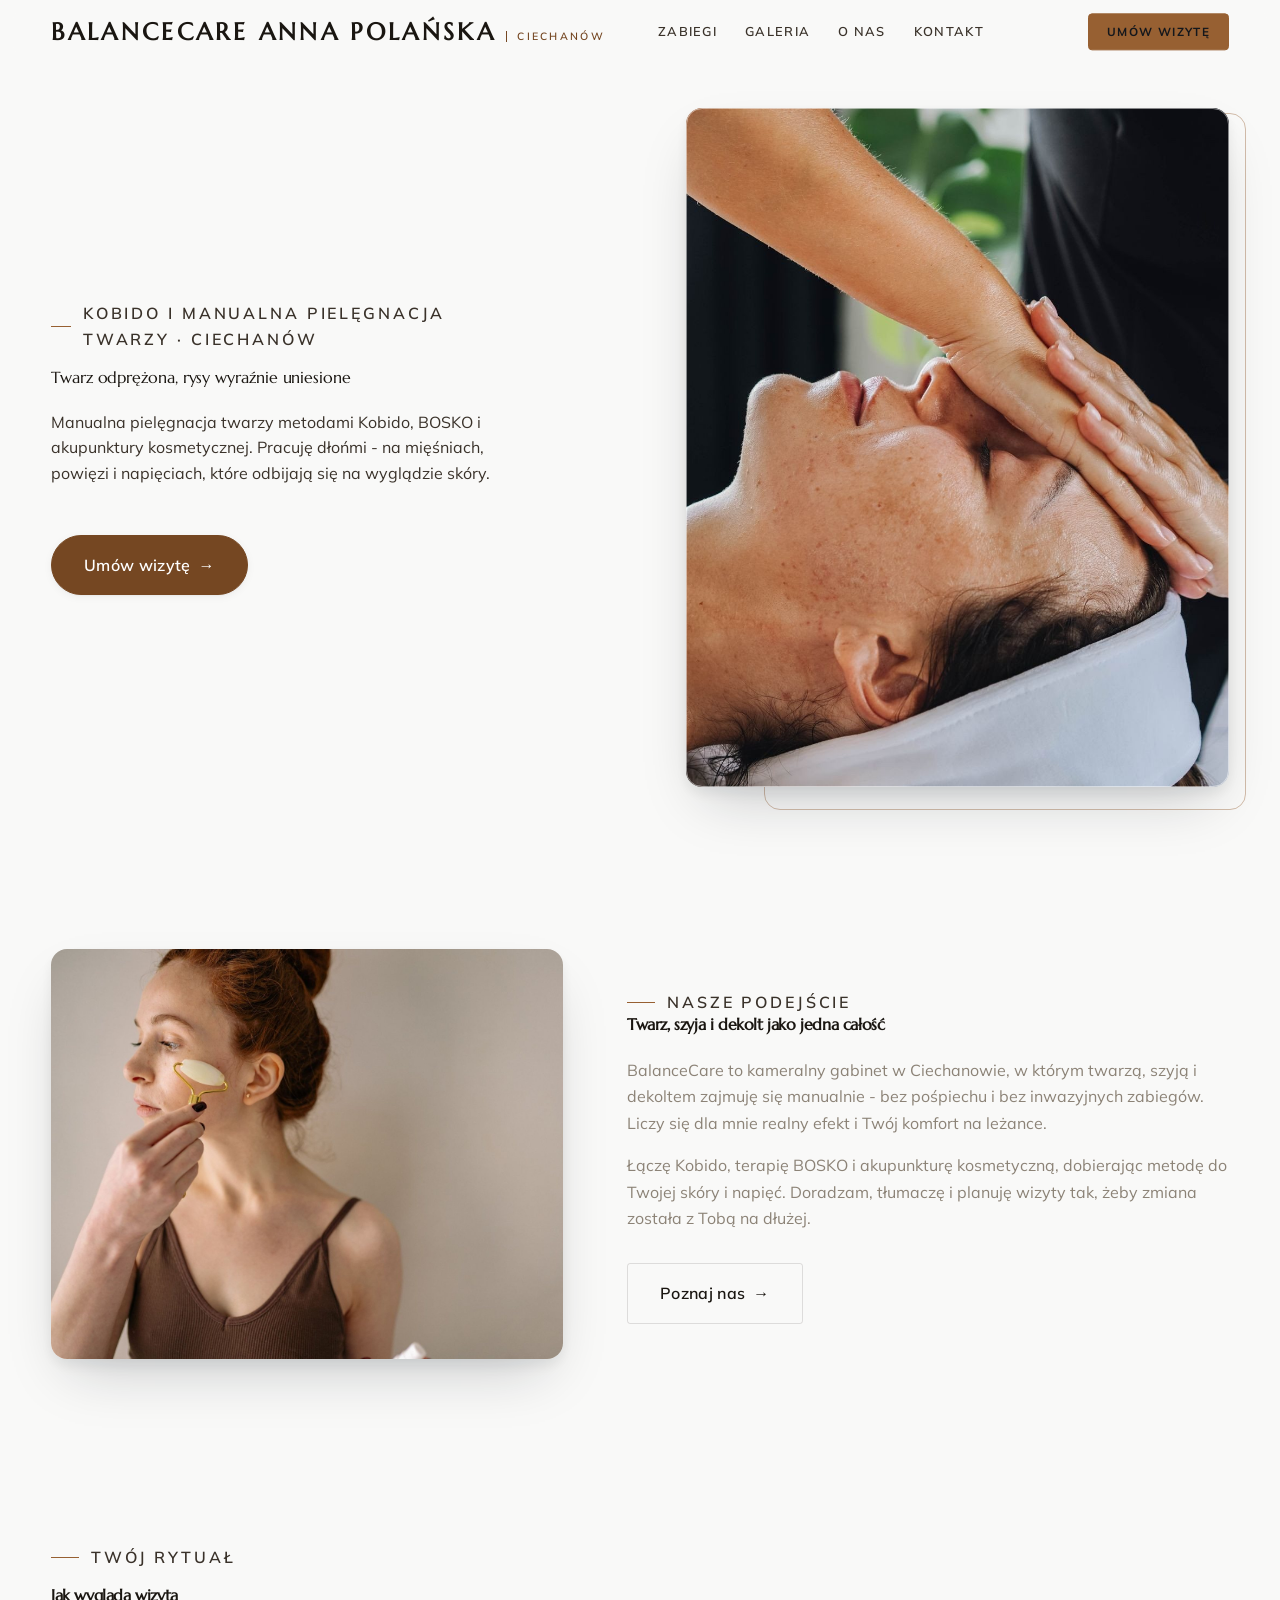
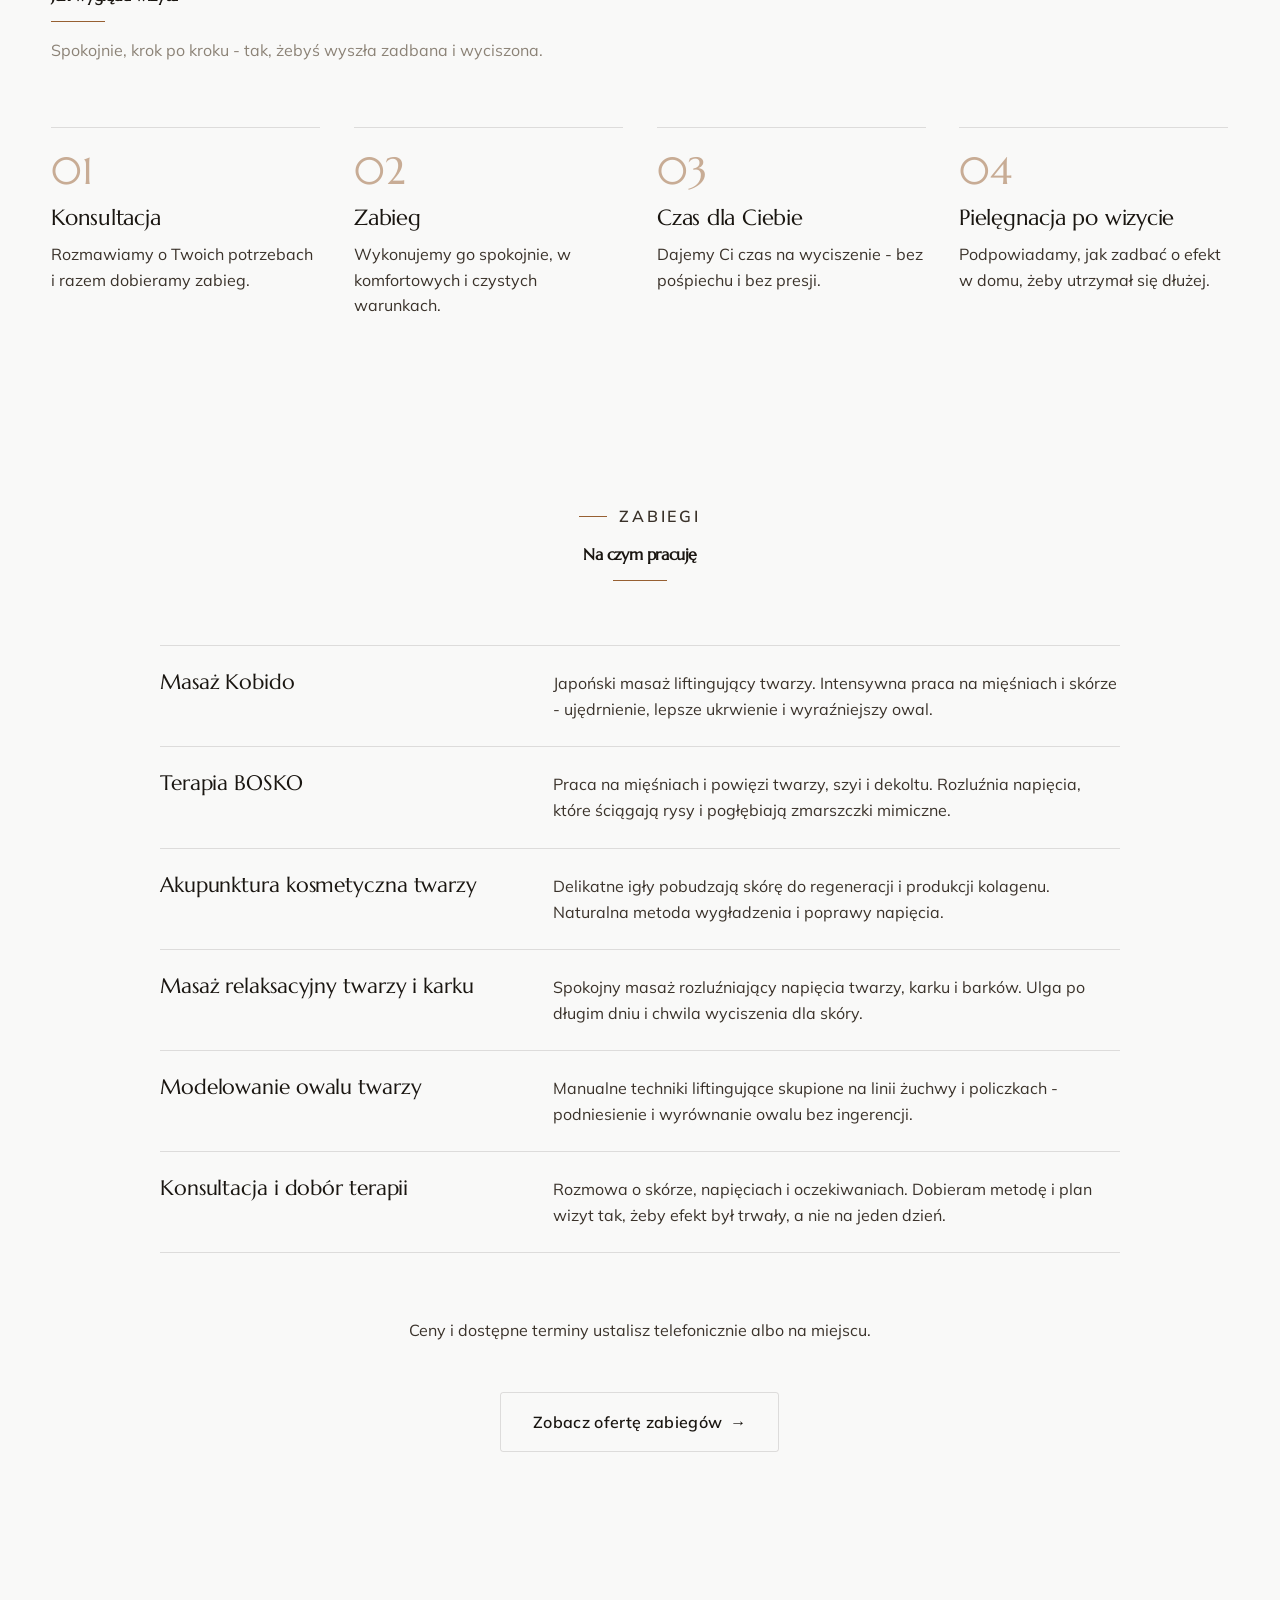
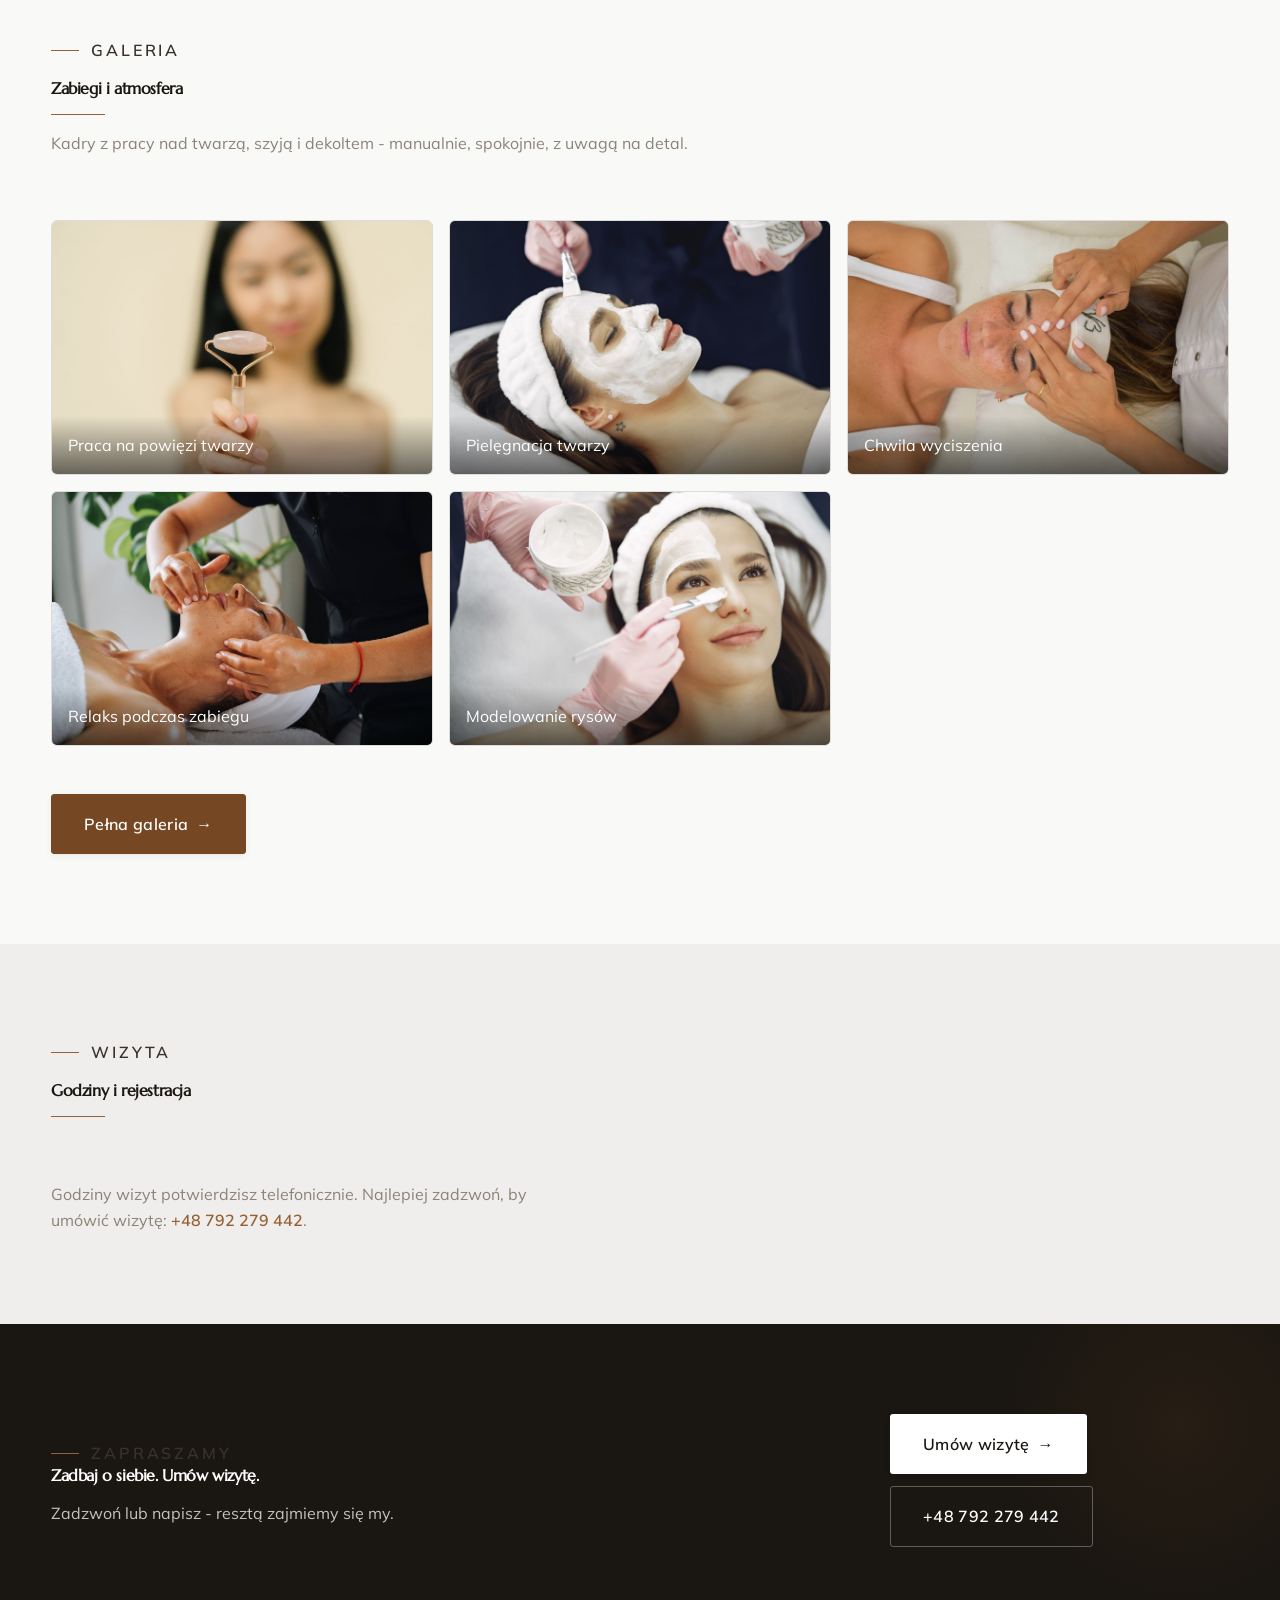
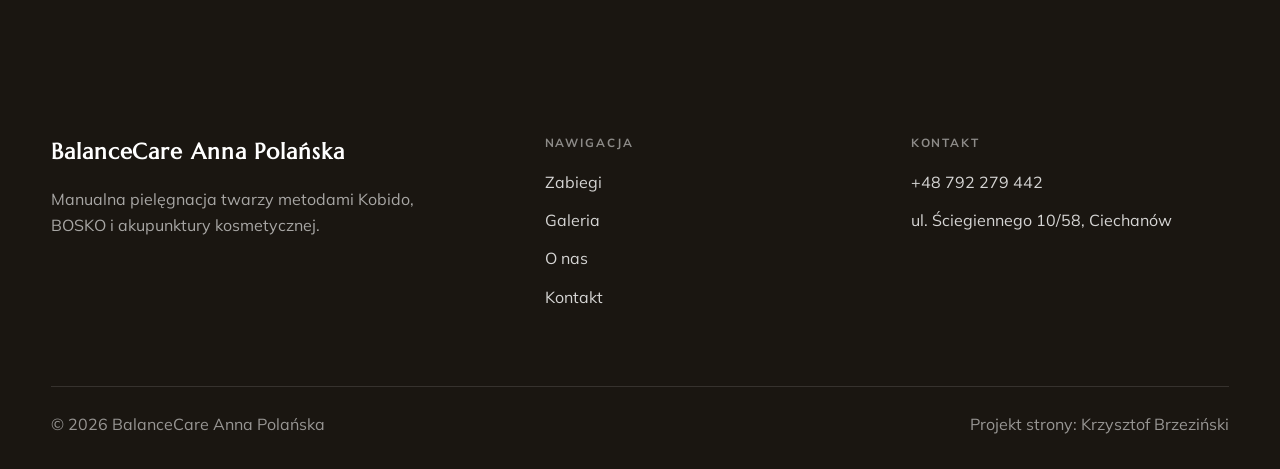
==== index.html @ 8b0e12c5 "Strona demo: balance-care-anna-polanska" ====
<!DOCTYPE html>
<html lang="pl">
<head>
<meta charset="UTF-8">
<meta name="viewport" content="width=device-width, initial-scale=1.0">
<title>BalanceCare Anna Polańska - Kobido i pielęgnacja twarzy · Ciechanów</title>
<meta name="description" content="BalanceCare Anna Polańska w Ciechanowie - masaż Kobido, terapia BOSKO oraz akupunktura kosmetyczna twarzy. Manualna, holistyczna pielęgnacja twarzy, szyi i dekoltu. Umów wizytę.">
<link rel="preconnect" href="https://fonts.googleapis.com">
<link rel="preconnect" href="https://fonts.gstatic.com" crossorigin>
<link href="https://fonts.googleapis.com/css2?family=Marcellus&family=Mulish:wght@400;500;600;700&display=swap" rel="stylesheet">
<link rel="stylesheet" href="assets/styles.css">
</head>
<body>

<header class="nav">
  <div class="wrap nav-inner">
    <a class="brand" href="index.html"><span class="name">BalanceCare Anna Polańska</span><span class="sub">Ciechanów</span></a>
    <nav class="nav-links">
      <a href="oferta.html">Zabiegi</a>
      <a href="realizacje.html">Galeria</a>
      <a href="o-nas.html">O nas</a>
      <a href="kontakt.html">Kontakt</a>
      <a href="kontakt.html" class="btn btn-accent">Umów wizytę</a>
    </nav>
    <button class="nav-toggle" aria-label="Menu"><span></span><span></span><span></span></button>
  </div>
</header>

<section class="hero-spa">
  <div class="wrap">
    <div class="hs-copy reveal">
      <span class="eyebrow">Kobido i manualna pielęgnacja twarzy · Ciechanów</span>
      <h1 class="hs-claim">Twarz odprężona, rysy wyraźnie uniesione</h1>
      <p class="hs-lead">Manualna pielęgnacja twarzy metodami Kobido, BOSKO i akupunktury kosmetycznej. Pracuję dłońmi - na mięśniach, powięzi i napięciach, które odbijają się na wyglądzie skóry.</p>
      <a href="kontakt.html" class="btn btn-accent hs-cta">Umów wizytę <span class="arr">→</span></a>
    </div>
    <figure class="hs-fig reveal"><img src="img/hero.jpg" alt="BalanceCare Anna Polańska"></figure>
  </div>
</section>
<section>
  <div class="wrap split">
    <div class="split-art reveal"><img src="img/g1.jpg" alt="BalanceCare Anna Polańska" loading="lazy"></div>
    <div class="split-copy reveal">
      <span class="eyebrow">Nasze podejście</span>
      <h2>Twarz, szyja i dekolt jako jedna całość</h2>
      <p class="muted">BalanceCare to kameralny gabinet w Ciechanowie, w którym twarzą, szyją i dekoltem zajmuję się manualnie - bez pośpiechu i bez inwazyjnych zabiegów. Liczy się dla mnie realny efekt i Twój komfort na leżance.</p>
      <p class="muted">Łączę Kobido, terapię BOSKO i akupunkturę kosmetyczną, dobierając metodę do Twojej skóry i napięć. Doradzam, tłumaczę i planuję wizyty tak, żeby zmiana została z Tobą na dłużej.</p>
      <a href="o-nas.html" class="btn btn-ghost">Poznaj nas <span class="arr">→</span></a>
    </div>
  </div>
</section>
<section class="rytual">
  <div class="wrap">
    <div class="head reveal">
      <span class="eyebrow">Twój rytuał</span>
      <h2>Jak wygląda wizyta</h2>
      <p>Spokojnie, krok po kroku - tak, żebyś wyszła zadbana i wyciszona.</p>
    </div>
    <div class="ryt-steps">
      <div class="ryt-step reveal"><span class="ryt-no">01</span><h3>Konsultacja</h3><p>Rozmawiamy o Twoich potrzebach i razem dobieramy zabieg.</p></div>
      <div class="ryt-step reveal"><span class="ryt-no">02</span><h3>Zabieg</h3><p>Wykonujemy go spokojnie, w komfortowych i czystych warunkach.</p></div>
      <div class="ryt-step reveal"><span class="ryt-no">03</span><h3>Czas dla Ciebie</h3><p>Dajemy Ci czas na wyciszenie - bez pośpiechu i bez presji.</p></div>
      <div class="ryt-step reveal"><span class="ryt-no">04</span><h3>Pielęgnacja po wizycie</h3><p>Podpowiadamy, jak zadbać o efekt w domu, żeby utrzymał się dłużej.</p></div>
    </div>
  </div>
</section>
<section class="menu-sec">
  <div class="wrap">
    <div class="head center reveal">
      <span class="eyebrow">Zabiegi</span>
      <h2>Na czym pracuję</h2>
    </div>
    <div class="cennik">
      <div class="cennik-row reveal"><div class="cn-name"><h3>Masaż Kobido</h3></div><div class="cn-desc">Japoński masaż liftingujący twarzy. Intensywna praca na mięśniach i skórze - ujędrnienie, lepsze ukrwienie i wyraźniejszy owal.</div></div>
      <div class="cennik-row reveal"><div class="cn-name"><h3>Terapia BOSKO</h3></div><div class="cn-desc">Praca na mięśniach i powięzi twarzy, szyi i dekoltu. Rozluźnia napięcia, które ściągają rysy i pogłębiają zmarszczki mimiczne.</div></div>
      <div class="cennik-row reveal"><div class="cn-name"><h3>Akupunktura kosmetyczna twarzy</h3></div><div class="cn-desc">Delikatne igły pobudzają skórę do regeneracji i produkcji kolagenu. Naturalna metoda wygładzenia i poprawy napięcia.</div></div>
      <div class="cennik-row reveal"><div class="cn-name"><h3>Masaż relaksacyjny twarzy i karku</h3></div><div class="cn-desc">Spokojny masaż rozluźniający napięcia twarzy, karku i barków. Ulga po długim dniu i chwila wyciszenia dla skóry.</div></div>
      <div class="cennik-row reveal"><div class="cn-name"><h3>Modelowanie owalu twarzy</h3></div><div class="cn-desc">Manualne techniki liftingujące skupione na linii żuchwy i policzkach - podniesienie i wyrównanie owalu bez ingerencji.</div></div>
      <div class="cennik-row reveal"><div class="cn-name"><h3>Konsultacja i dobór terapii</h3></div><div class="cn-desc">Rozmowa o skórze, napięciach i oczekiwaniach. Dobieram metodę i plan wizyt tak, żeby efekt był trwały, a nie na jeden dzień.</div></div>
    </div>
    <p class="menu-note">Ceny i dostępne terminy ustalisz telefonicznie albo na miejscu.</p>
    <div style="text-align:center;margin-top:var(--space-7)" class="reveal"><a href="oferta.html" class="btn btn-ghost">Zobacz ofertę zabiegów <span class="arr">→</span></a></div>
  </div>
</section>
<section>
  <div class="wrap">
    <div class="head reveal">
      <span class="eyebrow">Galeria</span>
      <h2>Zabiegi i atmosfera</h2>
      <p>Kadry z pracy nad twarzą, szyją i dekoltem - manualnie, spokojnie, z uwagą na detal.</p>
    </div>
    <div class="gallery-masonry">
      <figure class="m-tile reveal"><img src="img/g2.jpg" alt="Praca na powięzi twarzy" loading="lazy"><div class="cap">Praca na powięzi twarzy</div></figure>
      <figure class="m-tile reveal"><img src="img/g3.jpg" alt="Relaks podczas zabiegu" loading="lazy"><div class="cap">Relaks podczas zabiegu</div></figure>
      <figure class="m-tile reveal"><img src="img/g4.jpg" alt="Pielęgnacja twarzy" loading="lazy"><div class="cap">Pielęgnacja twarzy</div></figure>
      <figure class="m-tile reveal"><img src="img/g5.jpg" alt="Modelowanie rysów" loading="lazy"><div class="cap">Modelowanie rysów</div></figure>
      <figure class="m-tile reveal"><img src="img/g6.jpg" alt="Chwila wyciszenia" loading="lazy"><div class="cap">Chwila wyciszenia</div></figure>
    </div>
    <div style="margin-top:var(--space-7)" class="reveal"><a href="realizacje.html" class="btn btn-accent">Pełna galeria <span class="arr">→</span></a></div>
  </div>
</section>
<section class="trust">
  <div class="wrap">
    <div class="head reveal">
      <span class="eyebrow">Wizyta</span>
      <h2>Godziny i rejestracja</h2>
    </div>
    <p class="reveal" style="color:var(--muted);max-width:48ch">Godziny wizyt potwierdzisz telefonicznie. Najlepiej zadzwoń, by umówić wizytę: <a href="tel:+48792279442" style="color:var(--accent);font-weight:600">+48 792 279 442</a>.</p>
  </div>
</section>
<section class="cta">
  <div class="wrap">
    <div class="reveal">
      <span class="eyebrow">Zapraszamy</span>
      <h2>Zadbaj o siebie. Umów wizytę.</h2>
      <p>Zadzwoń lub napisz - resztą zajmiemy się my.</p>
    </div>
    <div class="cta-actions reveal">
      <a href="kontakt.html" class="btn btn-light">Umów wizytę <span class="arr">→</span></a>
      <a href="tel:+48792279442" class="btn btn-ghost" style="color:#fff;border-color:rgba(255,255,255,.3)">+48 792 279 442</a>
    </div>
  </div>
</section>

<footer>
  <div class="wrap">
    <div class="foot-grid">
      <div class="foot-brand">
        <div class="name">BalanceCare Anna Polańska</div>
        <p>Manualna pielęgnacja twarzy metodami Kobido, BOSKO i akupunktury kosmetycznej.</p>
      </div>
      <div class="foot-col">
        <h4>Nawigacja</h4>
        <a href="oferta.html">Zabiegi</a>
        <a href="realizacje.html">Galeria</a>
        <a href="o-nas.html">O nas</a>
        <a href="kontakt.html">Kontakt</a>
      </div>
      <div class="foot-col">
        <h4>Kontakt</h4>
        <a href="tel:+48792279442">+48 792 279 442</a>
        <p>ul. Ściegiennego 10/58, Ciechanów</p>
      </div>
    </div>
    <div class="foot-bot">
      <span>© 2026 BalanceCare Anna Polańska</span>
      <span>Projekt strony: Krzysztof Brzeziński</span>
    </div>
  </div>
</footer>
<div class="sticky-reserve"><a class="sr-book" href="kontakt.html">Umów wizytę</a><a class="sr-call" href="tel:+48792279442" aria-label="Zadzwoń"><svg class="ico-tel" width="16" height="16" viewBox="0 0 24 24" fill="none" aria-hidden="true"><path d="M6.6 10.8a15.5 15.5 0 0 0 6.6 6.6l2.2-2.2a1 1 0 0 1 1-.24 11.4 11.4 0 0 0 3.6.58 1 1 0 0 1 1 1V20a1 1 0 0 1-1 1A17 17 0 0 1 3 4a1 1 0 0 1 1-1h3.5a1 1 0 0 1 1 1c0 1.25.2 2.46.58 3.6a1 1 0 0 1-.25 1l-2.23 2.2Z" fill="currentColor"/></svg></a></div>

<script src="assets/main.js"></script>
</body>
</html>
---- assets/styles.css ----
/* ============================================================
   STOLBASZ — premium, architektoniczny B2B fit-out
   Jasna paleta, zero brązu. System wg premium-web-craft.
   Projekt strony: Krzysztof Brzeziński
   ============================================================ */

:root{
  /* PALETA — jasna, architektoniczna, chłodna */
  --paper:#F6F1EA;          /* główne tło */
  --paper-2:#ECE2D3;        /* sekcje alternatywne (chłodny jasny szary) */
  --paper-3:#ECE2D3;        /* delikatne wypełnienia */
  --ink:#1A1611;            /* tekst główny — chłodny grafit */
  --ink-soft:#3A322A;       /* nagłówki drugorzędne */
  --muted:#8C8377;          /* tekst poboczny */
  --line:rgba(26,22,17,.12);/* hairline */
  --accent:#B0894B;         /* stonowany petrol-slate — jedyny akcent */
  --accent-d:#8C6C36;
  --accent-soft:rgba(176,137,75,.10);
  --dark:#1A1611;           /* sekcje ciemne (stopka/CTA) */

  /* ODSTĘPY — skala 4/8 */
  --space-1:4px; --space-2:8px; --space-3:12px; --space-4:16px; --space-5:24px;
  --space-6:32px; --space-7:48px; --space-8:64px; --space-9:96px; --space-10:128px;

  /* TYPOGRAFIA — fluid clamp() */
  --text-sm:clamp(.82rem,.8rem+.1vw,.9rem);
  --text-base:clamp(1rem,.97rem+.15vw,1.1rem);
  --text-lg:clamp(1.12rem,1.05rem+.3vw,1.3rem);
  --text-h3:clamp(1.2rem,1.1rem+.5vw,1.5rem);
  --text-h2:clamp(1.9rem,1.5rem+1.9vw,2.8rem);
  --text-h1:clamp(2.6rem,1.9rem+3.6vw,4.6rem);

  /* PROMIENIE — architektoniczne, raczej ostre */
  --r-sm:3px; --r-md:6px; --r-lg:10px;

  /* RUCH */
  --ease:cubic-bezier(.25,.46,.45,.94); --dur:.24s;

  /* CIENIE — miękkie, warstwowe */
  --sh-sm:0 1px 2px rgba(16,24,32,.04), 0 2px 8px rgba(16,24,32,.05);
  --sh-md:0 2px 6px rgba(16,24,32,.05), 0 12px 28px -8px rgba(16,24,32,.12);
  --sh-lg:0 6px 14px rgba(16,24,32,.07), 0 26px 56px -18px rgba(16,24,32,.22);

  --hairline:1px solid var(--line);

  --font-display:'Marcellus','Hanken Grotesk',serif;
  --font-body:'Mulish',sans-serif;
}

*{box-sizing:border-box;margin:0;padding:0}
html{scroll-behavior:smooth}
body{
  font-family:var(--font-body);
  font-size:var(--text-base);
  line-height:1.65;
  color:var(--ink);
  background:var(--paper);
  -webkit-font-smoothing:antialiased;
  text-rendering:optimizeLegibility;
}
img{max-width:100%;display:block}
a{color:inherit;text-decoration:none}

.wrap{width:min(92%,1180px);margin-inline:auto}
section{padding-block:clamp(52px,6.5vw,96px)}

h1,h2,h3{font-family:var(--font-display);font-weight:700;line-height:1.08;letter-spacing:-.02em;color:var(--ink)}
h1{font-size:var(--text-h1);letter-spacing:-.035em}
h2{font-size:var(--text-h2);letter-spacing:-.025em}
h3{font-size:var(--text-h3)}
p{max-width:65ch}

.eyebrow{
  font-family:var(--font-body);
  font-size:var(--text-sm);
  font-weight:600;
  letter-spacing:.18em;
  text-transform:uppercase;
  color:var(--accent);
  display:inline-flex;align-items:center;gap:var(--space-3);
}
.eyebrow::before{content:"";width:28px;height:1px;background:var(--accent);display:inline-block}

.muted{color:var(--muted)}
.lead{font-size:var(--text-lg);line-height:1.55;color:var(--ink-soft);max-width:50ch}

/* ---------- BUTTONS ---------- */
.btn{
  display:inline-flex;align-items:center;gap:var(--space-2);
  font-weight:600;font-size:var(--text-sm);letter-spacing:.02em;
  padding:var(--space-4) var(--space-6);
  border-radius:var(--r-sm);
  transition:transform var(--dur) var(--ease),box-shadow var(--dur) var(--ease),background var(--dur) var(--ease);
  cursor:pointer;border:1px solid transparent;
}
.btn-accent{background:var(--accent);color:#fff;box-shadow:var(--sh-sm)}
.btn-accent:hover{background:var(--accent-d);transform:translateY(-2px);box-shadow:var(--sh-md)}
.btn-accent:active{transform:translateY(0);box-shadow:var(--sh-sm)}
.btn-ghost{background:transparent;color:var(--ink);border-color:var(--line)}
.btn-ghost:hover{border-color:var(--accent);color:var(--accent);transform:translateY(-2px)}
.btn-light{background:#fff;color:var(--ink);box-shadow:var(--sh-sm)}
.btn-light:hover{transform:translateY(-2px);box-shadow:var(--sh-md)}
.btn .arr{transition:transform var(--dur) var(--ease)}
.btn:hover .arr{transform:translateX(4px)}

/* ---------- NAV ---------- */
.nav{
  position:sticky;top:0;z-index:50;
  background:color-mix(in srgb,var(--paper) 88%,transparent);
  backdrop-filter:saturate(140%) blur(10px);
  border-bottom:var(--hairline);
}
.nav-inner{display:flex;align-items:center;justify-content:space-between;height:72px}
.brand{display:flex;flex-direction:column;line-height:1}
.brand .name{font-family:var(--font-display);font-weight:800;font-size:1.35rem;letter-spacing:.04em}
.brand .sub{font-size:.62rem;letter-spacing:.34em;text-transform:uppercase;color:var(--muted);margin-top:5px}
.nav-links{display:flex;align-items:center;gap:var(--space-6)}
.nav-links a{font-size:var(--text-sm);font-weight:500;color:var(--ink-soft);position:relative;padding-block:4px;transition:color var(--dur) var(--ease)}
.nav-links a::after{content:"";position:absolute;left:0;bottom:0;width:0;height:1.5px;background:var(--accent);transition:width var(--dur) var(--ease)}
.nav-links a:hover,.nav-links a.active{color:var(--ink)}
.nav-links a:hover::after,.nav-links a.active::after{width:100%}
.nav-links .btn{padding:var(--space-2) var(--space-5)}
/* przyciski w nav: właściwy kolor (przebij .nav-links a) + bez podkreślenia */
.nav-links a.btn-accent{color:#fff}
.nav-links a.btn-ghost,.nav-links a.btn-light{color:var(--ink)}
.nav-links a.btn::after{display:none}
.nav-toggle{display:none;background:none;border:none;cursor:pointer;flex-direction:column;gap:5px;padding:8px}
.nav-toggle span{width:24px;height:2px;background:var(--ink);transition:var(--dur)}

/* ---------- HERO (split) ---------- */
.hero{position:relative;overflow:hidden;border-bottom:var(--hairline)}
.hero-grid{display:grid;grid-template-columns:1.05fr .95fr;gap:clamp(24px,4vw,60px);align-items:center;
  padding-block:clamp(36px,4.5vw,64px)}
.hero-copy .eyebrow{margin-bottom:var(--space-5)}
.hero-copy h1{margin-bottom:var(--space-5)}
.hero-copy .lead{margin-bottom:var(--space-7)}
.hero-actions{display:flex;flex-wrap:wrap;gap:var(--space-4)}
.hero-art{position:relative;aspect-ratio:4/3;border-radius:var(--r-lg);overflow:hidden;box-shadow:var(--sh-lg)}
.hero-art img{width:100%;height:100%;object-fit:cover}
.hero-art::after{content:"";position:absolute;inset:0;background:linear-gradient(180deg,transparent 55%,rgba(18,24,28,.28))}
.hero-badge{position:absolute;left:var(--space-5);bottom:var(--space-5);z-index:2;
  background:rgba(252,252,251,.94);backdrop-filter:blur(4px);
  border-radius:var(--r-md);padding:var(--space-4) var(--space-5);box-shadow:var(--sh-md);max-width:78%}
.hero-badge strong{display:block;font-family:var(--font-display);font-size:1rem;letter-spacing:-.01em}
.hero-badge span{font-size:var(--text-sm);color:var(--muted)}

/* ---------- HERO duży / kinowy (strona główna) ---------- */
.hero-cine{position:relative;min-height:clamp(560px,82vh,840px);min-height:clamp(560px,82svh,840px);display:flex;align-items:center;overflow:hidden;border-bottom:var(--hairline)}
.hero-cine>img{position:absolute;inset:0;width:100%;height:100%;object-fit:cover;z-index:0}
.hero-cine::after{content:"";position:absolute;inset:0;z-index:1;
  background:linear-gradient(95deg,rgba(13,18,23,.86) 0%,rgba(13,18,23,.64) 32%,rgba(13,18,23,.24) 62%,rgba(13,18,23,.04) 100%)}
.hero-cine .wrap{position:relative;z-index:2;padding-block:var(--space-8)}
.hero-cine .hero-copy{max-width:660px}
.hero-cine .eyebrow{color:#fff;margin-bottom:var(--space-5)}
.hero-cine .eyebrow::before{background:#fff}
.hero-cine h1{color:#fff;margin-bottom:var(--space-5);font-size:clamp(2.9rem,2rem+4.4vw,5.2rem)}
.hero-cine .lead{color:rgba(255,255,255,.92);max-width:48ch;margin-bottom:var(--space-7)}
.hero-cine .hero-actions{display:flex;flex-wrap:wrap;gap:var(--space-4)}
@media(max-width:680px){
  .hero-cine{min-height:clamp(520px,76vh,640px);min-height:clamp(520px,76svh,640px);align-items:flex-end}
  .hero-cine::after{background:linear-gradient(0deg,rgba(13,18,23,.9) 6%,rgba(13,18,23,.45) 55%,rgba(13,18,23,.25) 100%)}
  .hero-cine .wrap{padding-bottom:var(--space-9)}
}

/* full-bleed hero variant (podstrony) */
.pagehead{position:relative;min-height:46vh;min-height:46svh;display:flex;align-items:flex-end;overflow:hidden;border-bottom:var(--hairline)}
.pagehead img{position:absolute;inset:0;width:100%;height:100%;object-fit:cover}
.pagehead::after{content:"";position:absolute;inset:0;background:linear-gradient(180deg,rgba(18,24,28,.25),rgba(18,24,28,.62))}
.pagehead .wrap{position:relative;z-index:2;padding-block:var(--space-9);color:#fff}
.pagehead h1{color:#fff;max-width:18ch}
.pagehead .eyebrow{color:#fff}
.pagehead .eyebrow::before{background:#fff}
.pagehead p{color:rgba(255,255,255,.86);margin-top:var(--space-4);max-width:54ch}

/* ---------- STRIP (pasek skrótów / liczby) ---------- */
.strip{background:var(--dark);color:#fff}
.strip .wrap{display:grid;grid-template-columns:repeat(4,1fr);gap:var(--space-6);padding-block:var(--space-8)}
.strip .item .k{font-family:var(--font-display);font-size:clamp(1.6rem,1.2rem+1.4vw,2.4rem);font-weight:800;letter-spacing:-.02em;color:#fff}
.strip .item .v{font-size:var(--text-sm);color:rgba(255,255,255,.66);margin-top:var(--space-2);line-height:1.45}
.strip .item{border-left:2px solid var(--accent);padding-left:var(--space-5)}

/* ---------- SECTION HEAD ---------- */
.head{max-width:48rem;margin-bottom:var(--space-8)}
.head.center{margin-inline:auto;text-align:center}
.head .eyebrow{margin-bottom:var(--space-4)}
.head h2{margin-bottom:var(--space-4)}
.head p{color:var(--muted);font-size:var(--text-lg);line-height:1.55}
.head.center p{margin-inline:auto}

/* ---------- INTRO SPLIT ---------- */
.split{display:grid;grid-template-columns:.92fr 1.08fr;gap:clamp(28px,5vw,80px);align-items:center}
.split.rev{grid-template-columns:1.08fr .92fr}
.split.rev .split-art{order:-1}
.split-art{position:relative;aspect-ratio:5/4;border-radius:var(--r-lg);overflow:hidden;box-shadow:var(--sh-lg)}
.split-art img{width:100%;height:100%;object-fit:cover}
.split-copy h2{margin-bottom:var(--space-5)}
.split-copy p+p{margin-top:var(--space-4)}
.split-copy .btn{margin-top:var(--space-6)}

/* ---------- SERVICES (zakres) ---------- */
.svc-grid{display:grid;grid-template-columns:repeat(auto-fit,minmax(280px,1fr));gap:var(--space-5)}
.svc{background:#fff;border:var(--hairline);border-radius:var(--r-md);padding:var(--space-7) var(--space-6);
  transition:transform var(--dur) var(--ease),box-shadow var(--dur) var(--ease),border-color var(--dur) var(--ease);
  position:relative;overflow:hidden}
.svc::before{content:"";position:absolute;left:0;top:0;width:3px;height:0;background:var(--accent);transition:height var(--dur) var(--ease)}
.svc:hover{transform:translateY(-4px);box-shadow:var(--sh-md);border-color:transparent}
.svc:hover::before{height:100%}
.svc .ic{font-family:var(--font-display);font-size:.8rem;font-weight:700;letter-spacing:.12em;color:var(--accent);margin-bottom:var(--space-4)}
.svc h3{margin-bottom:var(--space-3);font-size:1.22rem}
.svc p{color:var(--muted);font-size:var(--text-base);line-height:1.6}

/* big detailed service rows */
.svc-row{display:grid;grid-template-columns:.8fr 1.2fr;gap:clamp(20px,4vw,60px);align-items:center;padding-block:var(--space-8)}
.svc-row+.svc-row{border-top:var(--hairline)}
.svc-row.rev{grid-template-columns:1.2fr .8fr}
.svc-row.rev .svc-row-art{order:-1}
.svc-row-art{aspect-ratio:4/3;border-radius:var(--r-md);overflow:hidden;box-shadow:var(--sh-md)}
.svc-row-art img{width:100%;height:100%;object-fit:cover}
.svc-row h3{font-size:1.5rem;margin-bottom:var(--space-4)}
.svc-row .num{font-family:var(--font-display);font-size:.85rem;font-weight:700;letter-spacing:.14em;color:var(--accent);display:block;margin-bottom:var(--space-3)}
.svc-row ul{list-style:none;margin-top:var(--space-4);display:flex;flex-direction:column;gap:var(--space-2)}
.svc-row li{position:relative;padding-left:var(--space-5);color:var(--muted);font-size:var(--text-base)}
.svc-row li::before{content:"";position:absolute;left:0;top:.62em;width:8px;height:1px;background:var(--accent)}

/* ---------- GALLERY (realizacje) ---------- */
.gallery{display:grid;grid-template-columns:repeat(12,1fr);gap:var(--space-4);grid-auto-rows:200px}
/* GALERIA MASONRY — pionowe zdjęcia (portrety beauty/wellness) bez przycinania: kolumny, height auto */
.gallery-masonry{column-count:3;column-gap:var(--space-4)}
@media(max-width:900px){.gallery-masonry{column-count:2}}
@media(max-width:560px){.gallery-masonry{column-count:1}}
.gallery-masonry .m-tile{break-inside:avoid;margin:0 0 var(--space-4);padding:0;position:relative;overflow:hidden;border-radius:var(--r-md);border:1px solid var(--line)}
.gallery-masonry .m-tile img{width:100%;height:auto;display:block}
.gallery-masonry .m-tile .cap{position:absolute;left:0;right:0;bottom:0;padding:var(--space-4);color:#fff;background:linear-gradient(0deg,rgba(0,0,0,.55),transparent);font-size:var(--text-sm)}
.gallery-masonry .m-tile .cap small{display:block;font-weight:400;opacity:.78;letter-spacing:.04em;text-transform:uppercase;font-size:.66rem;margin-top:3px}
.tile{position:relative;overflow:hidden;border-radius:var(--r-md);box-shadow:var(--sh-sm);
  transition:transform var(--dur) var(--ease),box-shadow var(--dur) var(--ease)}
.tile img{width:100%;height:100%;object-fit:cover;transition:transform .6s var(--ease)}
.tile:hover{box-shadow:var(--sh-md)}
.tile:hover img{transform:scale(1.05)}
.tile .cap{position:absolute;left:0;right:0;bottom:0;padding:var(--space-5) var(--space-4) var(--space-4);
  background:linear-gradient(transparent,rgba(18,24,28,.78));color:#fff;
  font-size:var(--text-sm);font-weight:600;letter-spacing:.01em;
  opacity:0;transform:translateY(8px);transition:var(--dur) var(--ease)}
.tile:hover .cap{opacity:1;transform:translateY(0)}
.tile .cap small{display:block;font-weight:400;opacity:.78;letter-spacing:.04em;text-transform:uppercase;font-size:.66rem;margin-top:3px}
/* bento spans */
.t-wide{grid-column:span 6}
.t-tall{grid-column:span 6;grid-row:span 2}
.t-std{grid-column:span 6}
.t-third{grid-column:span 4}
.t-two3{grid-column:span 8}

/* ---------- TRUST / WIARYGODNOŚĆ ---------- */
.trust{background:var(--paper-2)}
.trust-grid{display:grid;grid-template-columns:repeat(auto-fit,minmax(240px,1fr));gap:var(--space-5);margin-top:var(--space-7)}
.trust-card{background:#fff;border-radius:var(--r-md);padding:var(--space-7) var(--space-6);box-shadow:var(--sh-sm);border-top:3px solid var(--accent)}
.trust-card .big{font-family:var(--font-display);font-size:clamp(1.8rem,1.3rem+1.6vw,2.6rem);font-weight:800;letter-spacing:-.02em;color:var(--ink);line-height:1}
.trust-card h3{font-size:1.12rem;margin:var(--space-3) 0 var(--space-2)}
.trust-card p{color:var(--muted);font-size:var(--text-base);line-height:1.55}

/* ---------- CTA band ---------- */
.cta{background:var(--dark);color:#fff;position:relative;overflow:hidden}
.cta .wrap{display:grid;grid-template-columns:1.4fr .6fr;gap:var(--space-7);align-items:center;position:relative;z-index:2}
.cta h2{color:#fff;max-width:20ch}
.cta p{color:rgba(255,255,255,.74);margin-top:var(--space-4)}
.cta-actions{display:flex;flex-direction:column;gap:var(--space-3);align-items:flex-start}
.cta::before{content:"";position:absolute;right:-80px;top:-80px;width:360px;height:360px;border-radius:50%;
  background:radial-gradient(circle,var(--accent-soft),transparent 70%)}

/* ---------- CONTACT ---------- */
.contact-grid{display:grid;grid-template-columns:.85fr 1.15fr;gap:clamp(28px,4vw,56px);align-items:start}
.info-list{display:flex;flex-direction:column;gap:var(--space-2)}
.info-row{display:flex;gap:var(--space-4);align-items:flex-start;padding-block:var(--space-4);border-bottom:var(--hairline)}
.info-row .ic{flex:none;width:42px;height:42px;display:grid;place-items:center;border-radius:50%;
  background:var(--accent-soft);color:var(--accent);font-size:1.05rem}
.info-row .lbl{font-size:.72rem;letter-spacing:.14em;text-transform:uppercase;color:var(--muted)}
.info-row .val{font-weight:600;font-size:var(--text-base);margin-top:2px}
.info-row a.val:hover{color:var(--accent)}
.map{border:none;border-radius:var(--r-lg);box-shadow:var(--sh-md);width:100%;height:100%;min-height:380px;filter:grayscale(.2) contrast(1.02)}
.form{background:#fff;border:var(--hairline);border-radius:var(--r-lg);padding:clamp(24px,3vw,40px);box-shadow:var(--sh-sm)}
.form .fld{margin-bottom:var(--space-5)}
.form label{display:block;font-size:var(--text-sm);font-weight:600;margin-bottom:var(--space-2)}
.form input,.form textarea{width:100%;font-family:inherit;font-size:var(--text-base);color:var(--ink);
  padding:var(--space-4);border:var(--hairline);border-radius:var(--r-sm);background:var(--paper);transition:border-color var(--dur)}
.form input:focus,.form textarea:focus{outline:none;border-color:var(--accent);background:#fff}
.form textarea{resize:vertical;min-height:120px}
.form .note{font-size:var(--text-sm);color:var(--muted);margin-top:var(--space-3)}

/* ---------- FOOTER ---------- */
footer{background:var(--dark);color:#fff;padding-block:var(--space-9) var(--space-6)}
.foot-grid{display:grid;grid-template-columns:1.4fr 1fr 1fr;gap:var(--space-7);margin-bottom:var(--space-8)}
.foot-brand .name{font-family:var(--font-display);font-weight:800;font-size:1.4rem;letter-spacing:.04em}
.foot-brand p{color:rgba(255,255,255,.62);margin-top:var(--space-4);font-size:var(--text-base);max-width:38ch}
.foot-col h4{font-size:.74rem;letter-spacing:.16em;text-transform:uppercase;color:rgba(255,255,255,.5);margin-bottom:var(--space-4)}
.foot-col a,.foot-col p{display:block;color:rgba(255,255,255,.82);font-size:var(--text-base);margin-bottom:var(--space-3)}
.foot-col a:hover{color:#fff}
.foot-bot{border-top:1px solid rgba(255,255,255,.12);padding-top:var(--space-5);display:flex;justify-content:space-between;flex-wrap:wrap;gap:var(--space-3);
  font-size:var(--text-sm);color:rgba(255,255,255,.55)}
.foot-bot a:hover{color:#fff}

/* ---------- REVEAL ---------- */
.reveal{opacity:0;transform:translateY(22px);transition:opacity .6s var(--ease),transform .6s var(--ease)}
.reveal.in{opacity:1;transform:none}

/* ---------- RESPONSIVE ---------- */
@media(max-width:920px){
  .hero-grid,.split,.split.rev,.svc-row,.svc-row.rev,.cta .wrap,.contact-grid,.foot-grid{grid-template-columns:1fr}
  .split.rev .split-art,.svc-row.rev .svc-row-art{order:0}
  .hero-art{aspect-ratio:16/10;max-height:420px}
  .strip .wrap{grid-template-columns:repeat(2,1fr);gap:var(--space-7)}
  .gallery{grid-auto-rows:180px}
  .t-wide,.t-tall,.t-std,.t-third,.t-two3{grid-column:span 6}
  .t-tall{grid-row:span 1}
  .cta-actions{flex-direction:row;flex-wrap:wrap}
  .foot-grid{gap:var(--space-6)}
}
@media(max-width:680px){
  .nav-links{position:fixed;inset:72px 0 auto 0;background:var(--paper);flex-direction:column;align-items:stretch;
    gap:0;padding:var(--space-4) 6%;border-bottom:var(--hairline);box-shadow:var(--sh-md);
    transform:translateY(-120%);transition:transform var(--dur) var(--ease)}
  .nav-links.open{transform:translateY(0)}
  .nav-links a{padding-block:var(--space-4);border-bottom:var(--hairline)}
  .nav-links .btn{margin-top:var(--space-3);justify-content:center}
  .nav-toggle{display:flex}
  .strip .wrap{grid-template-columns:1fr}
  .gallery{grid-template-columns:repeat(6,1fr)}
  .foot-grid{grid-template-columns:1fr}
}
@media(prefers-reduced-motion:reduce){
  *{animation-duration:.01ms!important;transition:none!important}
  .reveal{opacity:1!important;transform:none!important}
  html{scroll-behavior:auto}
}

/* ============================================================
   PREMIUM LAYER — destylat deep-researchu branż (anty-AI, spokój).
   Zmienne STOLBASZ (--accent/--ink/--paper/--line/--dark). Ruch ledwo
   zauważalny, krzywa cubic-bezier(.16,.84,.44,1); prefers-reduced-motion
   pokryte blanketem wyżej. Karty hairline zamiast cieni = #1 sygnał „nie-AI".
   ============================================================ */

/* więcej oddechu między sekcjami (liderzy: 110-130px) */
section{padding-block:clamp(64px,8vw,128px)}

/* 1) Aksamitny reveal — dłuższa, miękka krzywa zamiast „skoku" */
.reveal{transition:opacity .9s cubic-bezier(.16,.84,.44,1),transform .9s cubic-bezier(.16,.84,.44,1);will-change:opacity,transform}
/* stagger TYLKO w galerii (tam pozycja = porządek dzieci) */
.gallery .reveal:nth-child(2){transition-delay:.07s}
.gallery .reveal:nth-child(3){transition-delay:.14s}
.gallery .reveal:nth-child(4){transition-delay:.21s}
.gallery .reveal:nth-child(5){transition-delay:.28s}
.gallery .reveal:nth-child(6){transition-delay:.35s}

/* 2) Hero STATYCZNY na .hero-cine — Ken Burns CAŁKIEM WYŁĄCZONY 26.06 (3. zgłoszenie Szymona).
   GENEZA: animowanie scale na <img> hero z teksturami (cegły/framugi) re-samplinguje obraz
   klatka po klatce → na części ekranów drobne drganie/shimmer = „heroshot się trzęsie".
   translateY usunięto wcześniej, scale-only + will-change/GPU NIE wystarczyły do GWARANCJI gładkości.
   Krzysztof zażądał pewności („make sure, że błąd się nie pojawi") > efekt. Zero animacji = 0% drgania.
   Delikatny zoom zostaje TYLKO w pełnoekranowych hero gastro/studio (hg-bg/hs-bg — tło, inny
   mechanizm, chwalone, nigdy nie zgłaszane). NIE wracać do KB na .hero-cine bez realnego testu
   na sprzęcie klienta — to ryzyko regresji „trzęsienia”. */
/* BEZPIECZNY "wow" na hero = jednorazowy FADE-IN (opacity), nie zoom.
   opacity nie dotyka bitmapy → gładkie na KAŻDYM zdjęciu/ekranie/GPU, zero ryzyka migotania.
   Geometryczny ruch (scale/translate) na .hero-cine jest ZAKAZANY (bramka pilnuje). */
@keyframes heroFade{from{opacity:0}to{opacity:1}}
.hero-cine>img{transform:none;animation:heroFade 1.1s ease-out both}

/* 3) Akcentowy hairline pod nagłówkiem sekcji, który „rysuje się" przy wejściu */
.head h2{position:relative;padding-bottom:18px}
.head h2::after{content:"";position:absolute;left:0;bottom:0;height:1px;width:0;background:var(--accent);transition:width 1s cubic-bezier(.16,.84,.44,1) .15s}
.head.center h2::after{left:50%;transform:translateX(-50%)}
.head.reveal.in h2::after,.head.center.reveal.in h2::after{width:54px}

/* 4) Karty HAIRLINE zamiast cieni/zaokrągleń (najmocniejszy anty-AI detal) */
.svc{background:transparent;border:1px solid var(--line);border-radius:var(--r-sm);box-shadow:none}
.svc:hover{box-shadow:none;border-color:var(--accent);transform:translateY(-3px)}
.trust-card{background:transparent;box-shadow:none;border:1px solid var(--line);border-top:2px solid var(--accent);border-radius:var(--r-sm)}
.tile{box-shadow:none;border-radius:var(--r-sm)}
.tile:hover{box-shadow:none}

/* 5) Sticky-nav kondensuje się po przewinięciu (sygnał dopracowania) */
.nav{transition:box-shadow .4s ease,background .4s ease}
.nav.is-stuck{box-shadow:0 1px 0 var(--line),0 14px 30px -24px rgba(0,0,0,.45)}
.nav-inner{transition:height .35s var(--ease)}
.nav.is-stuck .nav-inner{height:60px}

/* 6) MANIFESTO — pełnoekranowy cytat-bohater (zastępuje generyczne „Dlaczego my") */
.manifesto{background:var(--paper-2);text-align:center}
.manifesto .wrap{max-width:60rem}
.manifesto p{font-family:var(--font-display);font-style:italic;font-size:clamp(1.6rem,1rem+2.4vw,2.8rem);line-height:1.32;color:var(--ink-soft);margin-inline:auto;max-width:26ch;position:relative;padding-top:var(--space-8)}
.manifesto p::before{content:"";position:absolute;top:0;left:50%;transform:translateX(-50%);width:54px;height:1px;background:var(--accent)}
.manifesto p span{color:var(--accent);font-style:italic}

/* 7) GATEWAYS — 3 duże bramy-zdjęcia (zamiast paska menu usług) */
.gateways{display:grid;grid-template-columns:repeat(3,1fr);gap:var(--space-4)}
.gateway{position:relative;aspect-ratio:3/4;overflow:hidden;border-radius:var(--r-sm);display:block}
.gateway img{width:100%;height:100%;object-fit:cover;transition:transform .8s var(--ease),filter .5s var(--ease)}
.gateway::after{content:"";position:absolute;inset:0;background:linear-gradient(180deg,transparent 38%,rgba(18,24,28,.74))}
.gateway:hover img{transform:scale(1.05);filter:brightness(1.05)}
.gateway .g-ttl{position:absolute;left:0;right:0;bottom:0;z-index:2;padding:var(--space-6) var(--space-5);color:#fff;font-family:var(--font-display);font-size:1.45rem;letter-spacing:-.01em;line-height:1.15}
.gateway .g-ttl small{display:block;font-family:var(--font-body);font-size:var(--text-sm);font-weight:400;opacity:.82;letter-spacing:.03em;margin-top:5px}
@media(max-width:760px){.gateways{grid-template-columns:1fr}.gateway{aspect-ratio:16/10}}

/* 8) LOGO klienta w nagłówku (gdy podane --logo) */
/* 52px domyślnie (feedback Bartka 06.07.2026: 40px ginęło, uwaga padła 3x; ~56px sprawdzone na żywym demie anna-borowiec-makeup) */
.brand-logo{height:64px;width:auto;max-width:300px;object-fit:contain;display:block}
.nav.is-stuck .brand-logo{height:52px}
@media(max-width:680px){.brand-logo{height:46px;max-width:210px}}

/* === rodzina: wellness === */
/* ============================================================
   RODZINA: WELLNESS (beauty / spa / head spa / masaż / kosmetologia)
   Doklejane NA WIERZCH base.css. Skin beauty (Fraunces + śliwka) lub spa (Marcellus + złoto).
   Filozofia: ATMOSFERA + ZADBANIE O SIEBIE + "Umów wizytę". Miękko, zmysłowo, spokojnie.
   Tokeny TYLKO istniejące. Ceny/zabiegi/specjaliści/before-after tylko realne.
   ============================================================ */

/* --- Miększe, eleganckie karty --- */
.svc,.trust-card,.tile,.gateway,.split-art,.svc-row-art{border-radius:var(--r-lg)}

/* --- CENNIK / ZABIEGI (kategorie; ceny tylko gdy realne) - reuzyte z gastro --- */
.menu-sec{background:var(--paper-2)}
.menu-cats{display:grid;grid-template-columns:repeat(2,1fr);gap:var(--space-7) var(--space-8);max-width:62rem;margin:0 auto}
.menu-cat{border-top:1px solid var(--accent);padding-top:var(--space-4)}
.menu-cat h3{font-family:var(--font-display);font-size:1.35rem;letter-spacing:.01em;margin-bottom:var(--space-3)}
.menu-cat p{color:var(--muted);font-size:var(--text-base);line-height:1.65}
.menu-note{text-align:center;color:var(--muted);font-size:var(--text-sm);margin-top:var(--space-8);max-width:52ch;margin-inline:auto}
@media(max-width:760px){.menu-cats{grid-template-columns:1fr;gap:var(--space-6)}}

/* --- ZESPÓŁ / SPECJALISTKI (renderowane TYLKO z realnych danych) - reuzyte z kliniki --- */
.zespol-grid{display:grid;grid-template-columns:repeat(auto-fit,minmax(15rem,1fr));gap:var(--space-6)}
.doc{margin:0;background:var(--paper);border:1px solid var(--line);border-radius:var(--r-lg);overflow:hidden;
  transition:transform .3s var(--ease),box-shadow .3s var(--ease)}
.doc:hover{transform:translateY(-5px);box-shadow:var(--sh-md)}
.doc-photo{aspect-ratio:4/5;overflow:hidden;background:var(--paper-2)}
.doc-photo img{width:100%;height:100%;object-fit:cover;transition:transform .6s var(--ease)}
.doc:hover .doc-photo img{transform:scale(1.04)}
.doc figcaption{padding:var(--space-5)}
.doc-role{display:inline-block;font-size:.72rem;font-weight:700;letter-spacing:.14em;text-transform:uppercase;
  color:var(--accent);margin-bottom:var(--space-2)}
.doc-name{font-family:var(--font-display);font-size:1.15rem;margin-bottom:var(--space-2);line-height:1.2}
.doc-bio{color:var(--muted);font-size:var(--text-sm);line-height:1.55}

/* --- STICKY "Umów wizytę" (mobile) --- */
.sticky-reserve{display:none}
@media(max-width:820px){
  .sticky-reserve{display:flex;position:fixed;left:0;right:0;bottom:0;z-index:90;
    background:var(--line);box-shadow:0 -6px 20px -10px rgba(0,0,0,.4)}
  .sticky-reserve a{padding:15px 8px;text-align:center;font-weight:700;font-size:.95rem;letter-spacing:.01em}
  .sr-book{flex:1;background:var(--accent);color:#fff}
  .sr-call{width:60px;background:var(--paper);color:var(--ink);font-size:1.15rem;border-left:1px solid var(--line)}
  body{padding-bottom:56px}
}

/* ============================================================
   FAZA 3 - OSOBNY UKŁAD WELLNESS (research wf_840d7930 + krytyka z policzonym WCAG). Doklejane na wierzch.
   Tożsamość: SPOKÓJ / ODDECH / ZMYSŁOWOŚĆ - jasno, miękko, editorialowo. Przeciwieństwo techniki DOM i dramatu AUTO.
   ============================================================ */

/* --- P0 KONTRAST (krytyka policzyła WCAG na skórkach): naprawy, bo predeploy NIE testuje kontrastu --- */
/* CTA na akcencie: spa złoto #B0894B + biel = 3.22 FAIL -> tło accent-d (ciemniejsze) = PASS */
.btn-accent{background:var(--accent-d);border-color:var(--accent-d);color:#fff}
.btn-accent:hover{background:var(--accent);border-color:var(--accent);color:#fff}
.sticky-reserve .sr-book{background:var(--accent-d);color:#fff}
/* eyebrow TEKST = ink-soft (akcent jako tekst na cream pada 2.5-2.9); kreska ::before zostaje akcentowa (dekoracja) */
.eyebrow{color:var(--ink-soft)}
.eyebrow::before{background:var(--accent)}
/* opisy mutedem na paper-2 padają (2.8-2.9) -> ink-soft */
.menu-cat p,.menu-note,.doc-bio,.cn-desc,.ryt-copy p{color:var(--ink-soft)}

/* --- Miękkie krzywizny: cap 16px (nie 22 = "karta z apki"); delikatny hover (bez ostrego lift) --- */
.svc,.trust-card,.tile,.gateway,.split-art,.svc-row-art,.doc,.hs-fig,.ph-fig{border-radius:16px}
.doc:hover{transform:translateY(-3px);box-shadow:var(--sh-sm)}
section{padding-block:clamp(74px,10vh,124px)}   /* nieco więcej oddechu niż reszta rodzin */

/* (NAV usunięty - generuje go silnik multipage.py: _nav_css + sekcja "NAV NOBU (silnik): wellness") */

/* === HERO WELLNESS: editorial SPLIT na bieli, zdjęcie OPRAWIONE (offset passe-partout), STATYCZNE (bez Ken Burns) === */
.hero-spa{position:relative;background:var(--paper);padding-top:clamp(6.5rem,12vh,9rem);padding-bottom:clamp(3rem,8vh,6rem)}
.hero-spa .wrap{display:grid;grid-template-columns:1.05fr 1fr;gap:clamp(2rem,5vw,5rem);align-items:center}
.hs-copy{max-width:46ch}
.hs-claim{font-family:var(--font-display);font-weight:500;line-height:1.06;letter-spacing:-.005em;
  font-size:clamp(2.3rem,1.7rem+3vw,3.9rem);color:var(--ink);margin:var(--space-4) 0 var(--space-5)}
.hs-lead{color:var(--ink-soft);font-size:var(--text-lg);line-height:1.6;max-width:44ch;margin-bottom:var(--space-7)}
.hs-cta{border-radius:999px}
.hs-rating{margin-top:var(--space-5);color:var(--ink-soft);font-weight:600;letter-spacing:.01em;font-size:var(--text-sm)}
.hs-fig{position:relative;aspect-ratio:4/5;border-radius:16px;overflow:hidden;box-shadow:var(--sh-lg);isolation:isolate}
.hs-fig img{width:100%;height:100%;object-fit:cover;display:block}   /* hero = EAGER (bez lazy), STATYCZNE - bez animacji scale */
.hs-fig::after{content:"";position:absolute;inset:0;border:1px solid rgba(255,255,255,.5);border-radius:16px;pointer-events:none} /* delikatne passe-partout wewnątrz */
.hero-spa::before{content:"";position:absolute;right:clamp(1rem,4vw,3rem);top:clamp(5.5rem,11vh,8rem);bottom:clamp(2.5rem,7vh,5rem);
  width:min(38%,30rem);border:1px solid color-mix(in srgb,var(--accent) 40%,transparent);border-radius:16px;transform:translate(14px,14px);z-index:0;pointer-events:none} /* offsetowa ramka „matted print" za zdjęciem - sygnatura, nie zwykły split */
.hero-spa .wrap{position:relative;z-index:1}
@media(max-width:860px){
  .hero-spa .wrap{grid-template-columns:1fr;gap:var(--space-7)}
  .hs-fig{aspect-ratio:5/4;order:-1}
  .hero-spa::before{display:none}                /* offset-ramka tylko desktop (anty horizontal-scroll na mobile) */
}

/* === RYTUAŁ: naprzemienne editorialowe wiersze (zdjęcie + duży serif-numerał), hairline między - WŁASNY układ === */
.ryt-list{margin-top:var(--space-8);display:flex;flex-direction:column}
.ryt-row{display:grid;grid-template-columns:1fr 1fr;gap:clamp(1.6rem,4vw,4rem);align-items:center;
  padding-block:clamp(2rem,4vh,3.2rem);border-top:1px solid var(--line)}
.ryt-row:last-child{border-bottom:1px solid var(--line)}
.ryt-row:nth-child(even) .ryt-fig{order:2}        /* naprzemienność: zdjęcie raz lewo raz prawo */
.ryt-fig{margin:0;aspect-ratio:5/4;border-radius:16px;overflow:hidden;background:var(--paper-2)}
.ryt-fig img{width:100%;height:100%;object-fit:cover}
.ryt-no{display:block;font-family:var(--font-display);font-weight:500;font-size:clamp(2.4rem,4vw,3.6rem);
  line-height:1;color:var(--accent);opacity:.55;margin-bottom:var(--space-3)}
.ryt-copy h3{font-family:var(--font-display);font-weight:500;font-size:clamp(1.4rem,2.4vw,1.9rem);letter-spacing:-.01em;margin-bottom:var(--space-3)}
.ryt-copy p{font-size:var(--text-base);line-height:1.65;max-width:42ch}
@media(max-width:760px){.ryt-row{grid-template-columns:1fr;gap:var(--space-5)}.ryt-row .ryt-fig{order:-1!important}}
/* kroki TEKSTOWE (bez zdjęć) - editorialowa siatka: duży serif-numerał + krok, hairline u góry */
.ryt-steps{margin-top:var(--space-8);display:grid;grid-template-columns:repeat(4,1fr);gap:clamp(1.4rem,2.6vw,2.6rem)}
.ryt-step{padding-top:var(--space-5);border-top:1px solid var(--line)}
.ryt-step .ryt-no{display:block;font-family:var(--font-display);font-weight:500;font-size:clamp(2.1rem,3vw,3rem);line-height:1;color:var(--accent);opacity:.5;margin-bottom:var(--space-4)}
.ryt-step h3{font-family:var(--font-display);font-weight:500;font-size:clamp(1.2rem,1.7vw,1.55rem);letter-spacing:-.01em;margin-bottom:var(--space-3)}
.ryt-step p{font-size:var(--text-base);line-height:1.6;color:var(--ink-soft)}
@media(max-width:860px){.ryt-steps{grid-template-columns:1fr 1fr;gap:var(--space-6)}}
@media(max-width:520px){.ryt-steps{grid-template-columns:1fr;gap:var(--space-6)}}

/* === CENNIK WELLNESS: editorialowa LISTA zabiegów (wiersze hairline), NIE siatka gastro === */
.cennik{max-width:60rem;margin:var(--space-8) auto 0;display:flex;flex-direction:column}
.cennik-row{display:grid;grid-template-columns:minmax(12rem,1fr) 1.6fr;gap:clamp(1rem,3vw,3rem);
  padding-block:var(--space-5);border-top:1px solid var(--line);align-items:baseline}
.cennik-row:last-child{border-bottom:1px solid var(--line)}
.cn-name h3{font-family:var(--font-display);font-weight:500;font-size:1.3rem;letter-spacing:-.005em;line-height:1.2}
.cn-desc{color:var(--ink-soft);font-size:var(--text-base);line-height:1.6}
@media(max-width:680px){.cennik-row{grid-template-columns:1fr;gap:var(--space-2)}}

/* === PAGEHEAD JASNY (wellness): cream + ink + zdjęcie oprawione (reset ciemnego base .pagehead) === */
.pagehead-soft{min-height:0;overflow:visible;background:var(--paper);border-bottom:1px solid var(--line);
  padding-top:clamp(7rem,12vh,9.5rem);padding-bottom:clamp(2.5rem,6vh,4.5rem);display:block}
.pagehead-soft::after{display:none}
.pagehead-soft .wrap{position:relative;z-index:1;display:grid;grid-template-columns:1fr 1fr;gap:clamp(2rem,5vw,4.5rem);
  align-items:center;color:var(--ink);padding-block:0}
.pagehead-soft h1{color:var(--ink);font-family:var(--font-display);font-weight:500;letter-spacing:-.01em;max-width:16ch}
.pagehead-soft .eyebrow{color:var(--ink-soft)}
.pagehead-soft .eyebrow::before{background:var(--accent)}
.pagehead-soft p{color:var(--ink-soft);margin-top:var(--space-4);max-width:46ch}
.pagehead-soft .ph-fig{margin:0;aspect-ratio:4/3;border-radius:16px;overflow:hidden;box-shadow:var(--sh-md)}
.pagehead-soft .ph-fig img{width:100%;height:100%;object-fit:cover}
.pagehead-soft .ph-copy{order:-1}   /* figure PIERWSZE w DOM (blur-guard) -> copy wizualnie z lewej przez order */
@media(max-width:860px){.pagehead-soft .wrap{grid-template-columns:1fr}.pagehead-soft .ph-copy{order:0}.pagehead-soft .ph-fig{aspect-ratio:16/10}}

/* === VOUCHER: miękki blush-band (JEDEN akcentowy band na stronie, nie co druga sekcja) === */
.voucher{background:color-mix(in srgb,var(--accent) 9%,var(--paper));text-align:center}
.voucher h2{font-family:var(--font-display);font-weight:500}
.voucher .wrap{max-width:52rem}

/* === RYTM TŁA: cennik wraca na cream (nie paper-2), żeby blush-voucher był jedynym akcentem === */
.menu-sec{background:var(--paper)}

/* === NAV NOBU (silnik): wellness === */
.nav{position:fixed;left:0;right:0;backdrop-filter:none;border-bottom:1px solid transparent;z-index:100;transition:transform .35s var(--ease),background .35s ease,box-shadow .35s ease}
.nav.nav-hidden{transform:translateY(-100%)}
.nav.is-stuck{background:transparent;box-shadow:none;border-bottom-color:transparent}
.nav.is-stuck .nav-inner{height:64px}
.nav .brand{flex-direction:row;align-items:baseline;gap:.6rem;line-height:1}
.nav .brand .name{font-family:var(--font-display);font-weight:600;font-size:1.5rem;text-transform:uppercase;letter-spacing:.14em}
.nav .brand .sub{margin-top:0;padding-left:.65rem;border-left:1px solid currentColor;font-size:.66rem;font-weight:600;letter-spacing:.22em;text-transform:uppercase}
.nav .nav-links a{font-size:.8rem;font-weight:600;text-transform:uppercase;letter-spacing:.1em;padding-block:6px}
.nav .nav-links a::after{height:1px}
.nav .nav-links a.btn-accent{font-size:.73rem;font-weight:700;text-transform:uppercase;letter-spacing:.12em;padding:.5rem 1.1rem;border-radius:4px;box-shadow:none}
.nav .nav-links a.btn-accent:hover{transform:none;box-shadow:none}
.nav .nav-links a.btn-accent{background:var(--accent);border:1px solid var(--accent);color:#14171c}
.nav .nav-links a.btn-accent:hover{background:var(--accent);border-color:var(--accent);color:#14171c;filter:brightness(1.07)}
.nav{background:color-mix(in srgb,var(--paper) 82%,transparent);backdrop-filter:saturate(140%) blur(10px)}
.nav .brand .name{color:var(--ink)}
.nav .brand .sub{color:var(--accent-d)}
.nav .nav-links a:not(.btn-accent){color:var(--ink-soft)}
.nav .nav-links a:not(.btn-accent):hover,.nav .nav-links a.active:not(.btn-accent){color:var(--ink)}
.nav .nav-links a:not(.btn-accent)::after{background:var(--accent-d)}
.nav .nav-toggle span{background:var(--ink)}
.nav.nav-solid{background:color-mix(in srgb,var(--paper) 96%,transparent);border-bottom:var(--hairline);box-shadow:0 10px 30px -24px rgba(0,0,0,.25)}
.nav.nav-hidden{box-shadow:none}
@media(min-width:681px){
.nav .nav-inner{position:relative;height:64px}
.nav .nav-links{flex:1;justify-content:center;gap:clamp(1rem,2.2vw,1.9rem);padding-right:12rem}
.nav .nav-links a.btn-accent{position:absolute;right:0;top:50%;transform:translateY(-50%);margin:0}
}
@media(max-width:680px){
.nav .nav-links:not(.open){transform:translateY(-160%);visibility:hidden}
.nav .nav-links.open{visibility:visible}
.nav .brand .name{font-size:1.12rem;letter-spacing:.1em}
.nav .brand .sub{display:none}
.nav .brand{min-width:0;overflow:hidden}
}

/* === focal-point zdjęć (smartcrop) — cover nie utnie twarzy/obiektu === */
img[src$="/hero.jpg"]{object-position:62% 50%}
[style*="hero.jpg"]{background-position:62% 50%}
img[src$="/g1.jpg"]{object-position:35% 45%}
[style*="g1.jpg"]{background-position:35% 45%}
img[src$="/g2.jpg"]{object-position:59% 23%}
[style*="g2.jpg"]{background-position:59% 23%}
img[src$="/g3.jpg"]{object-position:38% 50%}
[style*="g3.jpg"]{background-position:38% 50%}
img[src$="/g4.jpg"]{object-position:38% 50%}
[style*="g4.jpg"]{background-position:38% 50%}
img[src$="/g5.jpg"]{object-position:72% 38%}
[style*="g5.jpg"]{background-position:72% 38%}
img[src$="/g6.jpg"]{object-position:52% 38%}
[style*="g6.jpg"]{background-position:52% 38%}
img[src$="/g7.jpg"]{object-position:33% 50%}
[style*="g7.jpg"]{background-position:33% 50%}
img[src$="/g8.jpg"]{object-position:63% 45%}
[style*="g8.jpg"]{background-position:63% 45%}

/* === auto-paleta ze zdjęć klienta (dopasowanie do estetyki socials) === */
:root{--accent:#976032;--accent-d:#754722;--accent-soft:rgba(151,96,50,0.10);--paper:#F9F9F8;--paper-2:#EFEEED;--paper-3:#E8E7E5;}
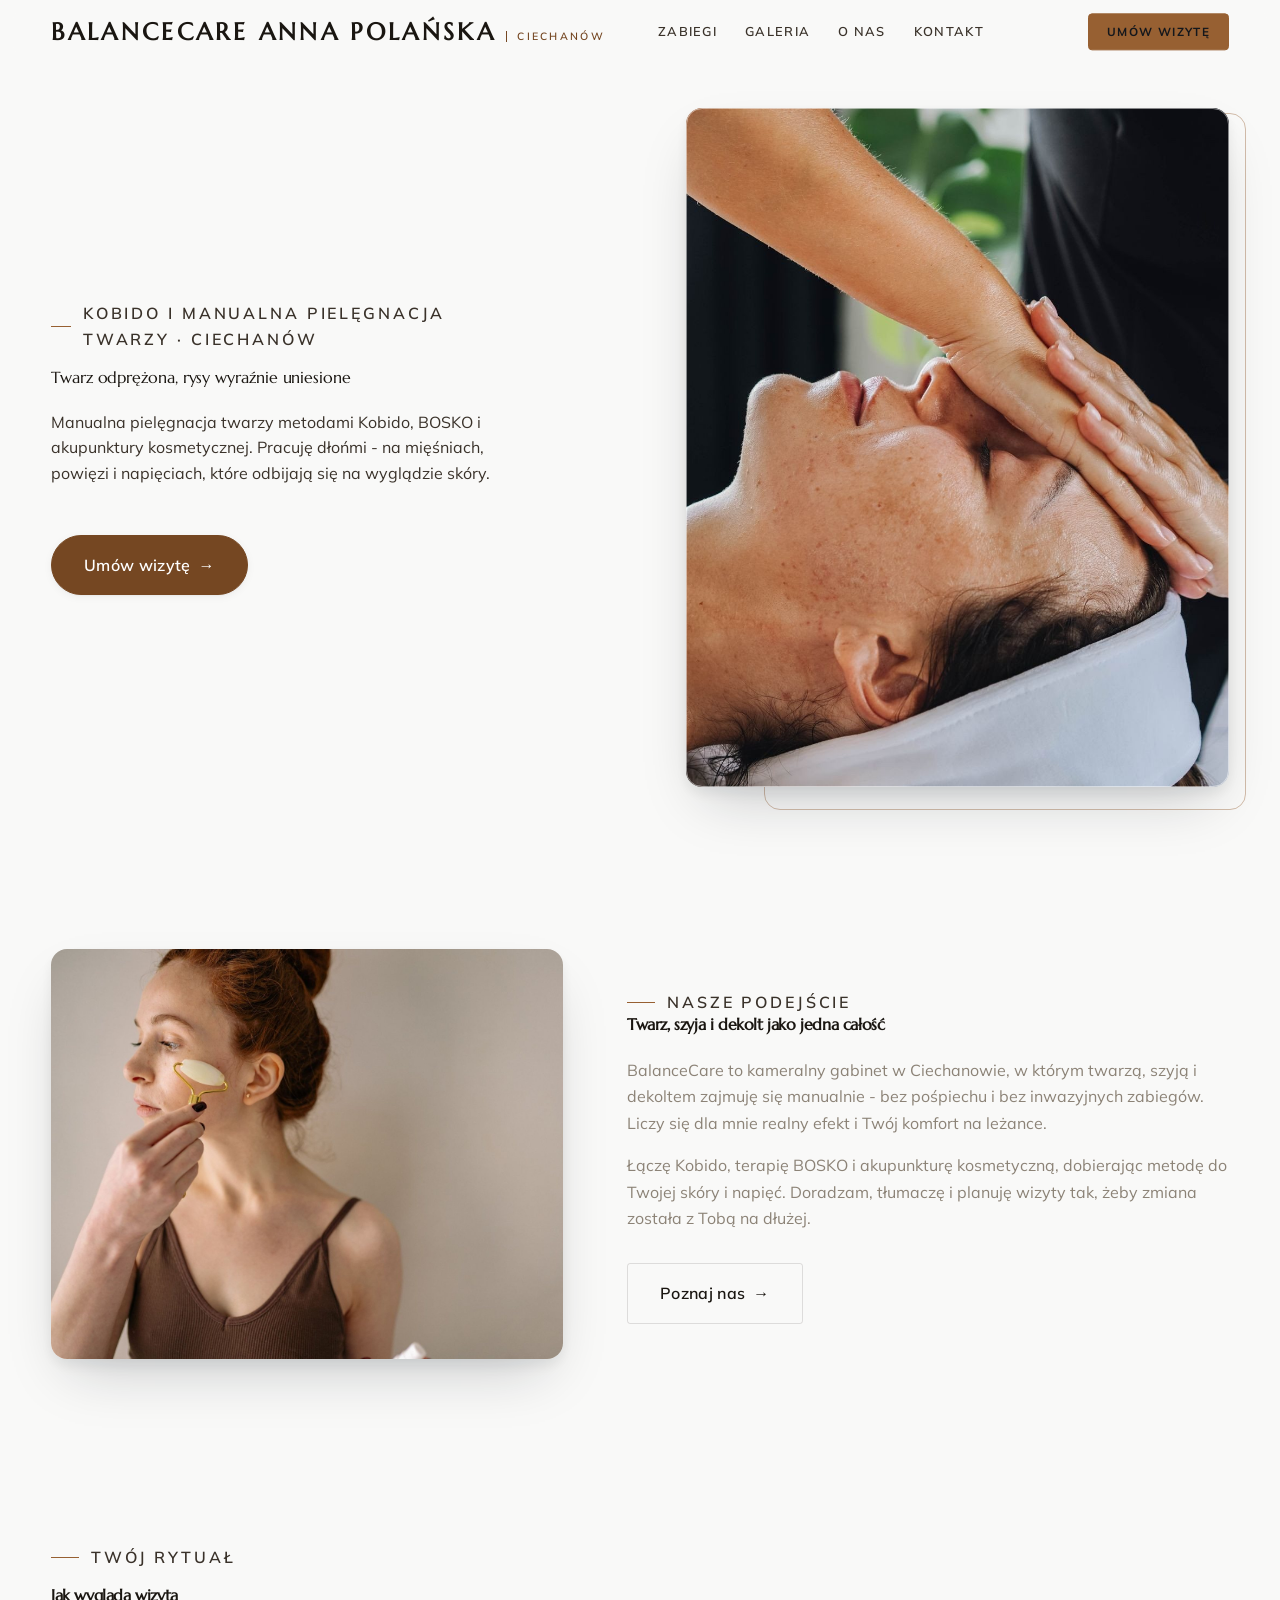
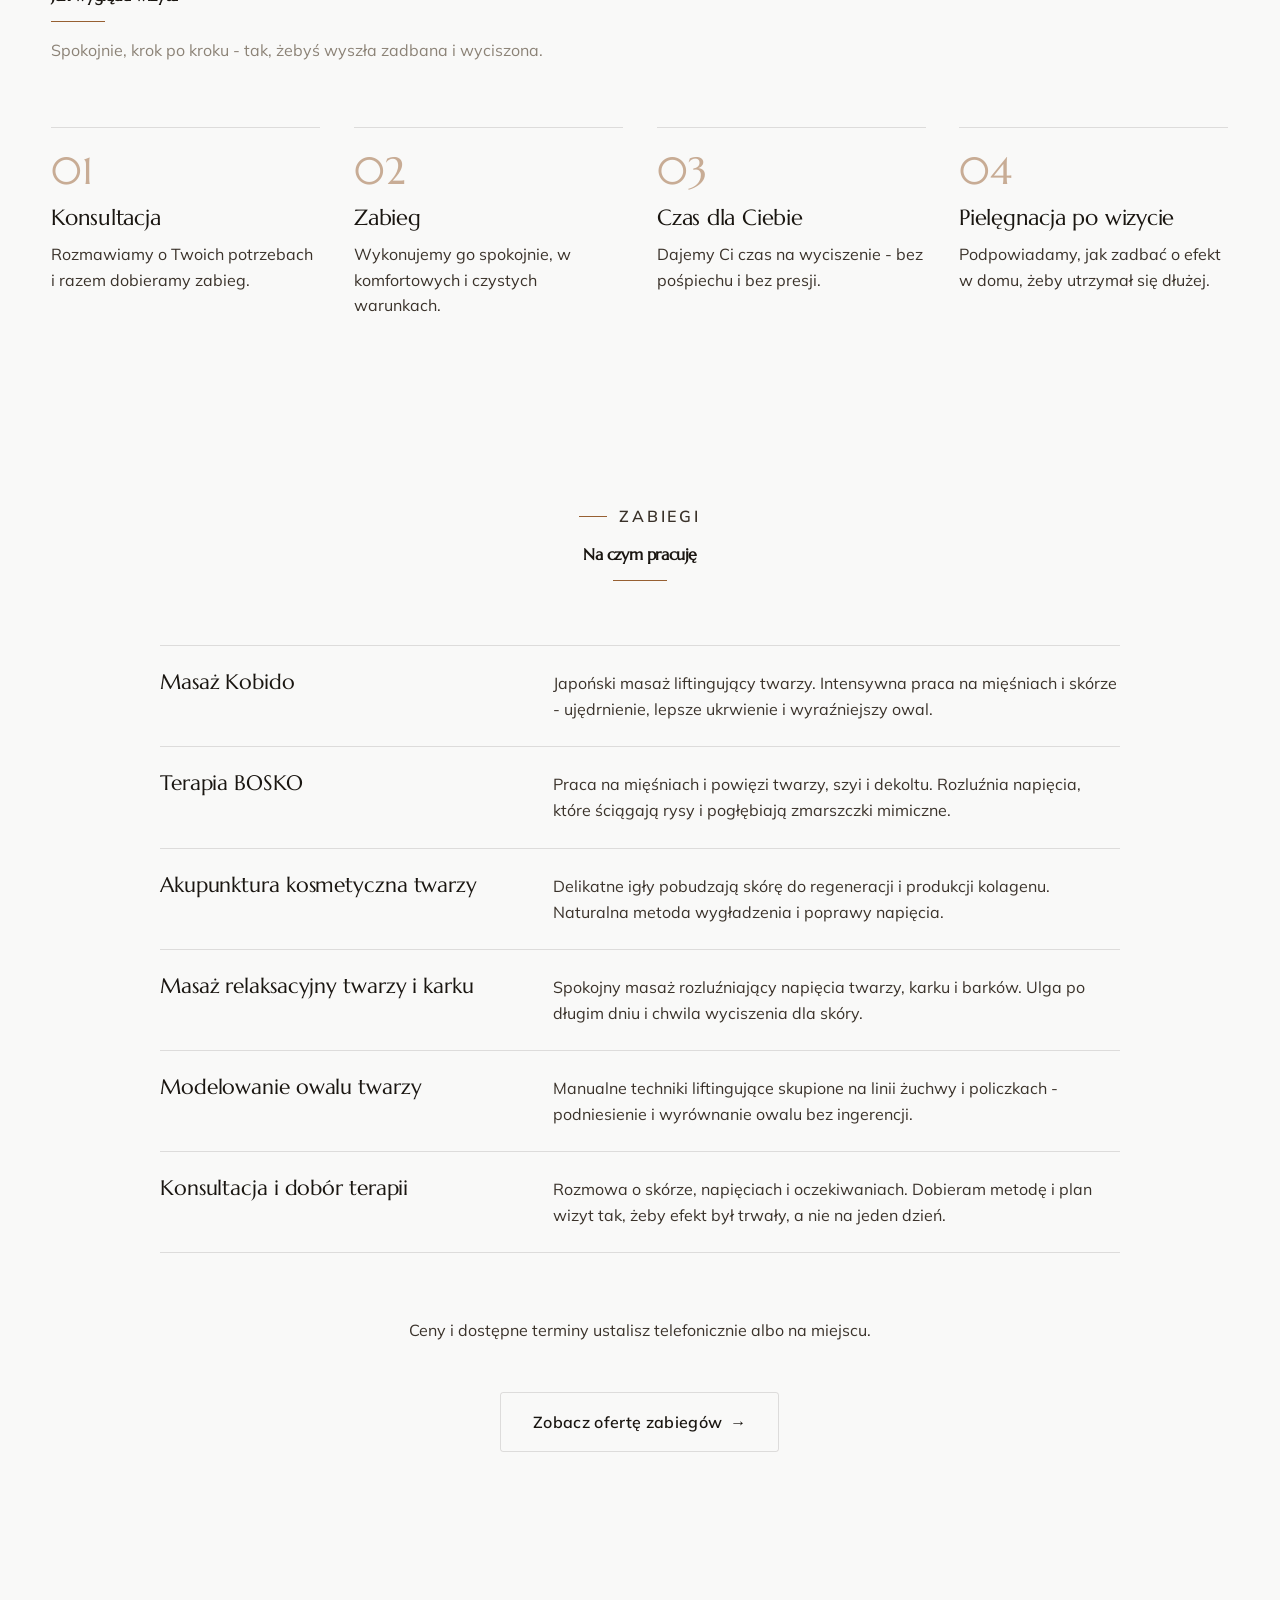
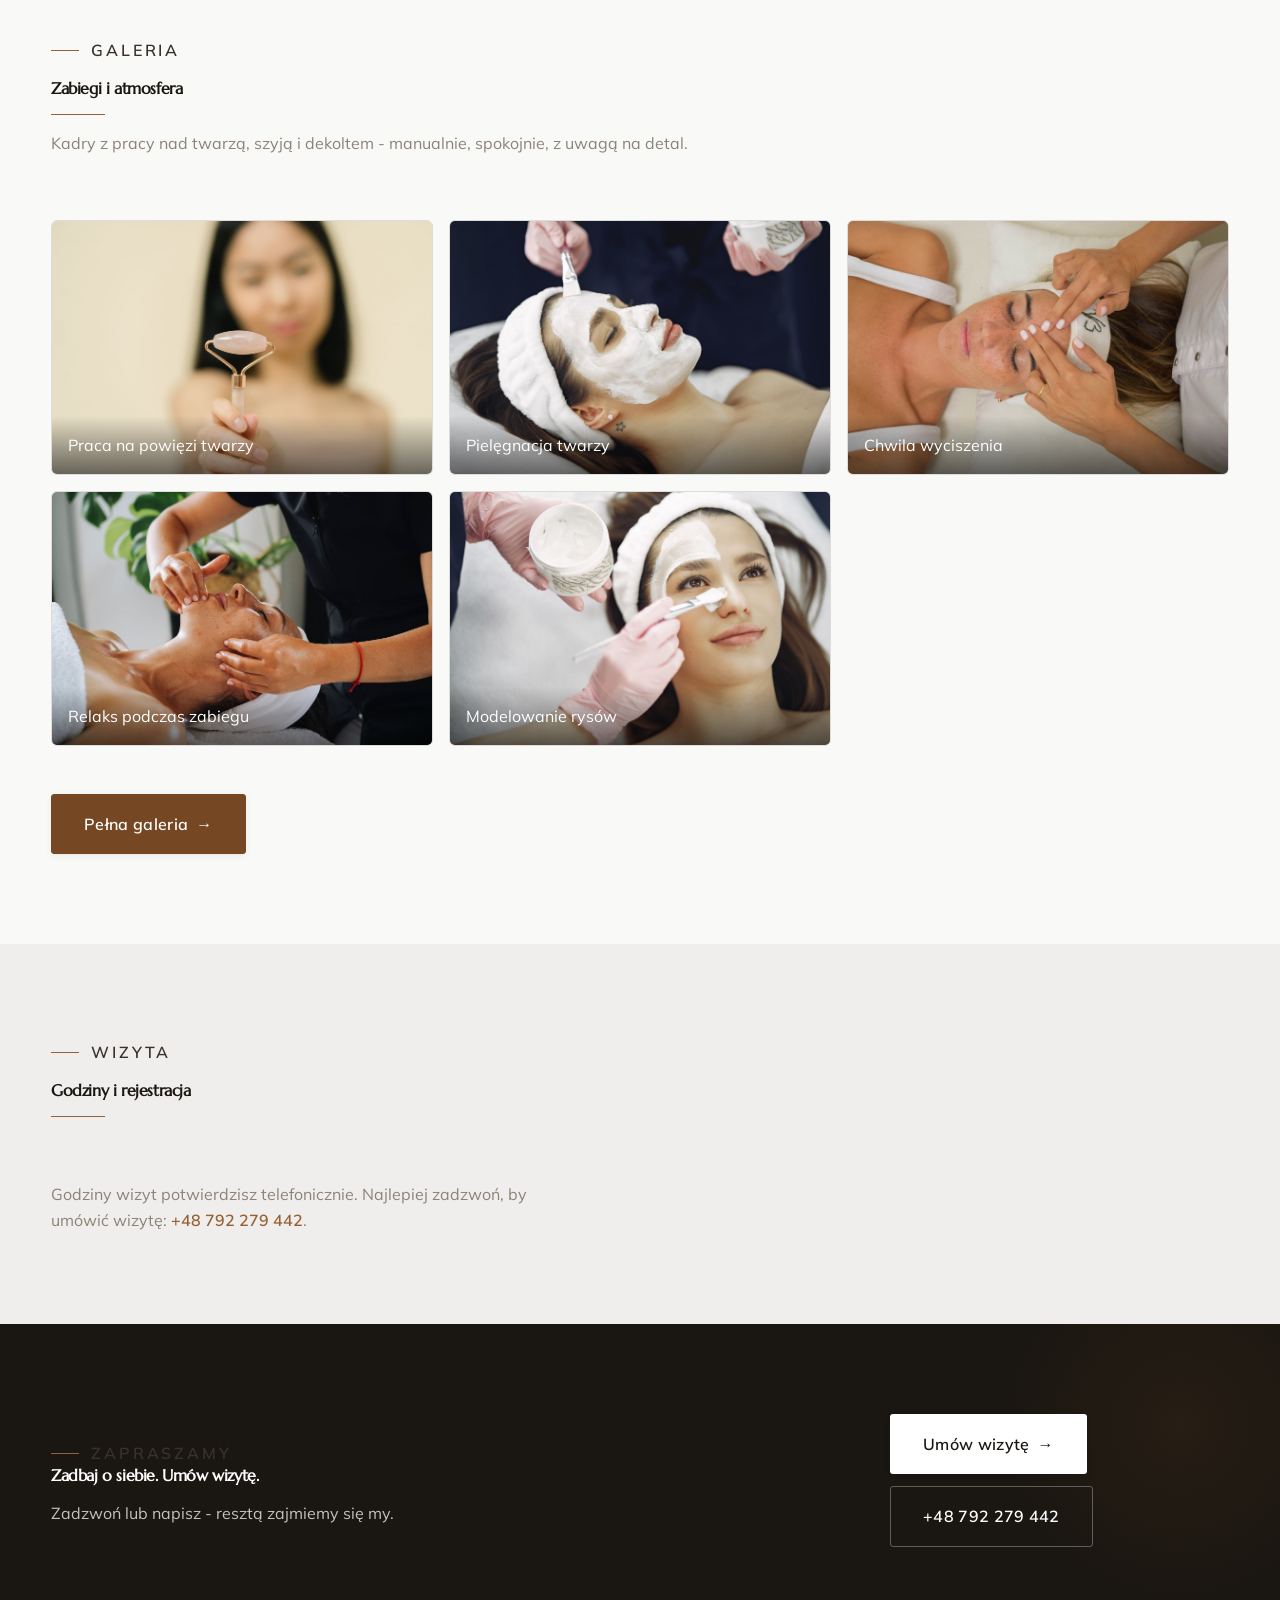
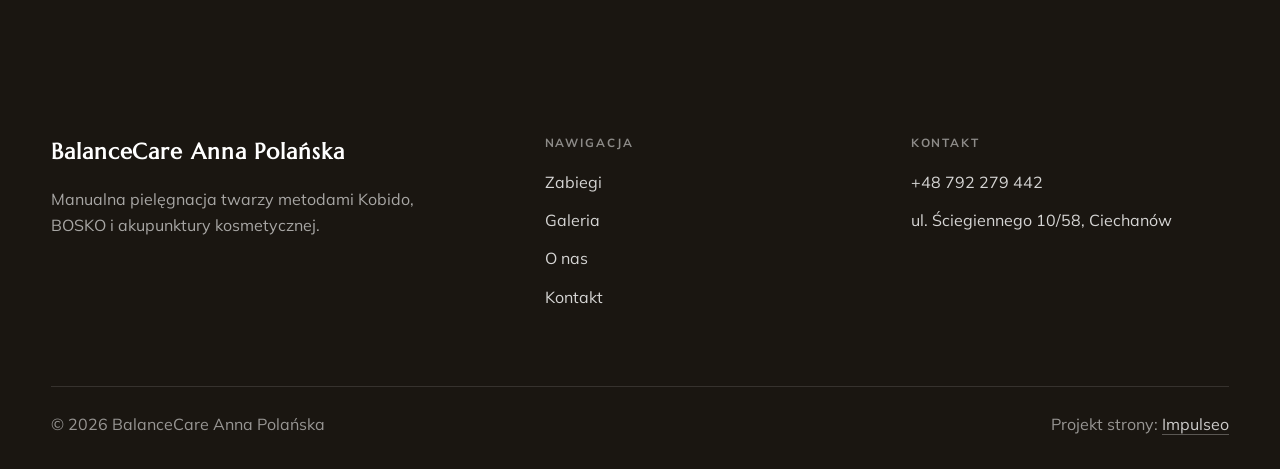
==== commit 62dfe8c3: "Stopka: podpis Impulseo z linkiem + poprawka znikajacego napisu w naglowku" ====
--- a/index.html
+++ b/index.html
@@ -144,7 +144,7 @@
     </div>
     <div class="foot-bot">
       <span>© 2026 BalanceCare Anna Polańska</span>
-      <span>Projekt strony: Krzysztof Brzeziński</span>
+      <span>Projekt strony: <a class="foot-credit" href="https://impulseo.pl" target="_blank" rel="noopener">Impulseo</a></span>
     </div>
   </div>
 </footer>
--- a/assets/styles.css
+++ b/assets/styles.css
@@ -1,7 +1,7 @@
 /* ============================================================
    STOLBASZ — premium, architektoniczny B2B fit-out
    Jasna paleta, zero brązu. System wg premium-web-craft.
-   Projekt strony: Krzysztof Brzeziński
+   Projekt strony: Impulseo (impulseo.pl)
    ============================================================ */
 
 :root{
@@ -608,3 +608,19 @@
 
 /* === auto-paleta ze zdjęć klienta (dopasowanie do estetyki socials) === */
 :root{--accent:#976032;--accent-d:#754722;--accent-soft:rgba(151,96,50,0.10);--paper:#F9F9F8;--paper-2:#EFEEED;--paper-3:#E8E7E5;}
+
+
+/* ====== IMPULSEO-FIX-20260731 ======================================================
+   1) PODPIS w stopce jest teraz linkiem do impulseo.pl - ma być widocznie klikalny.
+   2) ŻYWY NAGŁÓWEK: warstwa przenikających kadrów (.mt-hero-layer) miała z-index:1, więc
+      lądowała NAD przyciemnieniem hero, a w rodzinie „fachowcy" nawet nad panelem z tekstem
+      (.hf-panel nie miał własnego z-index). Efekt: przy zmianie zdjęcia napis znikał i wracał.
+      Teraz warstwa idzie tam, gdzie zdjęcie tła (z-index:-2), a treść nagłówka dostaje twardy
+      z-index:3. Zmieniają się WYŁĄCZNIE zdjęcia w tle - napis stoi nieruchomo.
+      (hero-cine celowo pominięte: tam img ma z-index:0 i układ był poprawny.) */
+.foot-bot a.foot-credit{color:rgba(255,255,255,.78);text-decoration:none;border-bottom:1px solid rgba(255,255,255,.28)}
+.foot-bot a.foot-credit:hover{color:#fff;border-bottom-color:#fff}
+.hero-fach > img.mt-hero-layer,.hero-gastro > img.mt-hero-layer,.hero-auto > img.mt-hero-layer,
+.hero-dom > img.mt-hero-layer,.hero-studio > img.mt-hero-layer{z-index:-2}
+.hf-panel,.hf-inner,.hd-panel,.hk-panel,.ha-inner,.hs-inner,.hg-inner{position:relative;z-index:3}
+/* ====== koniec IMPULSEO-FIX-20260731 ====== */
